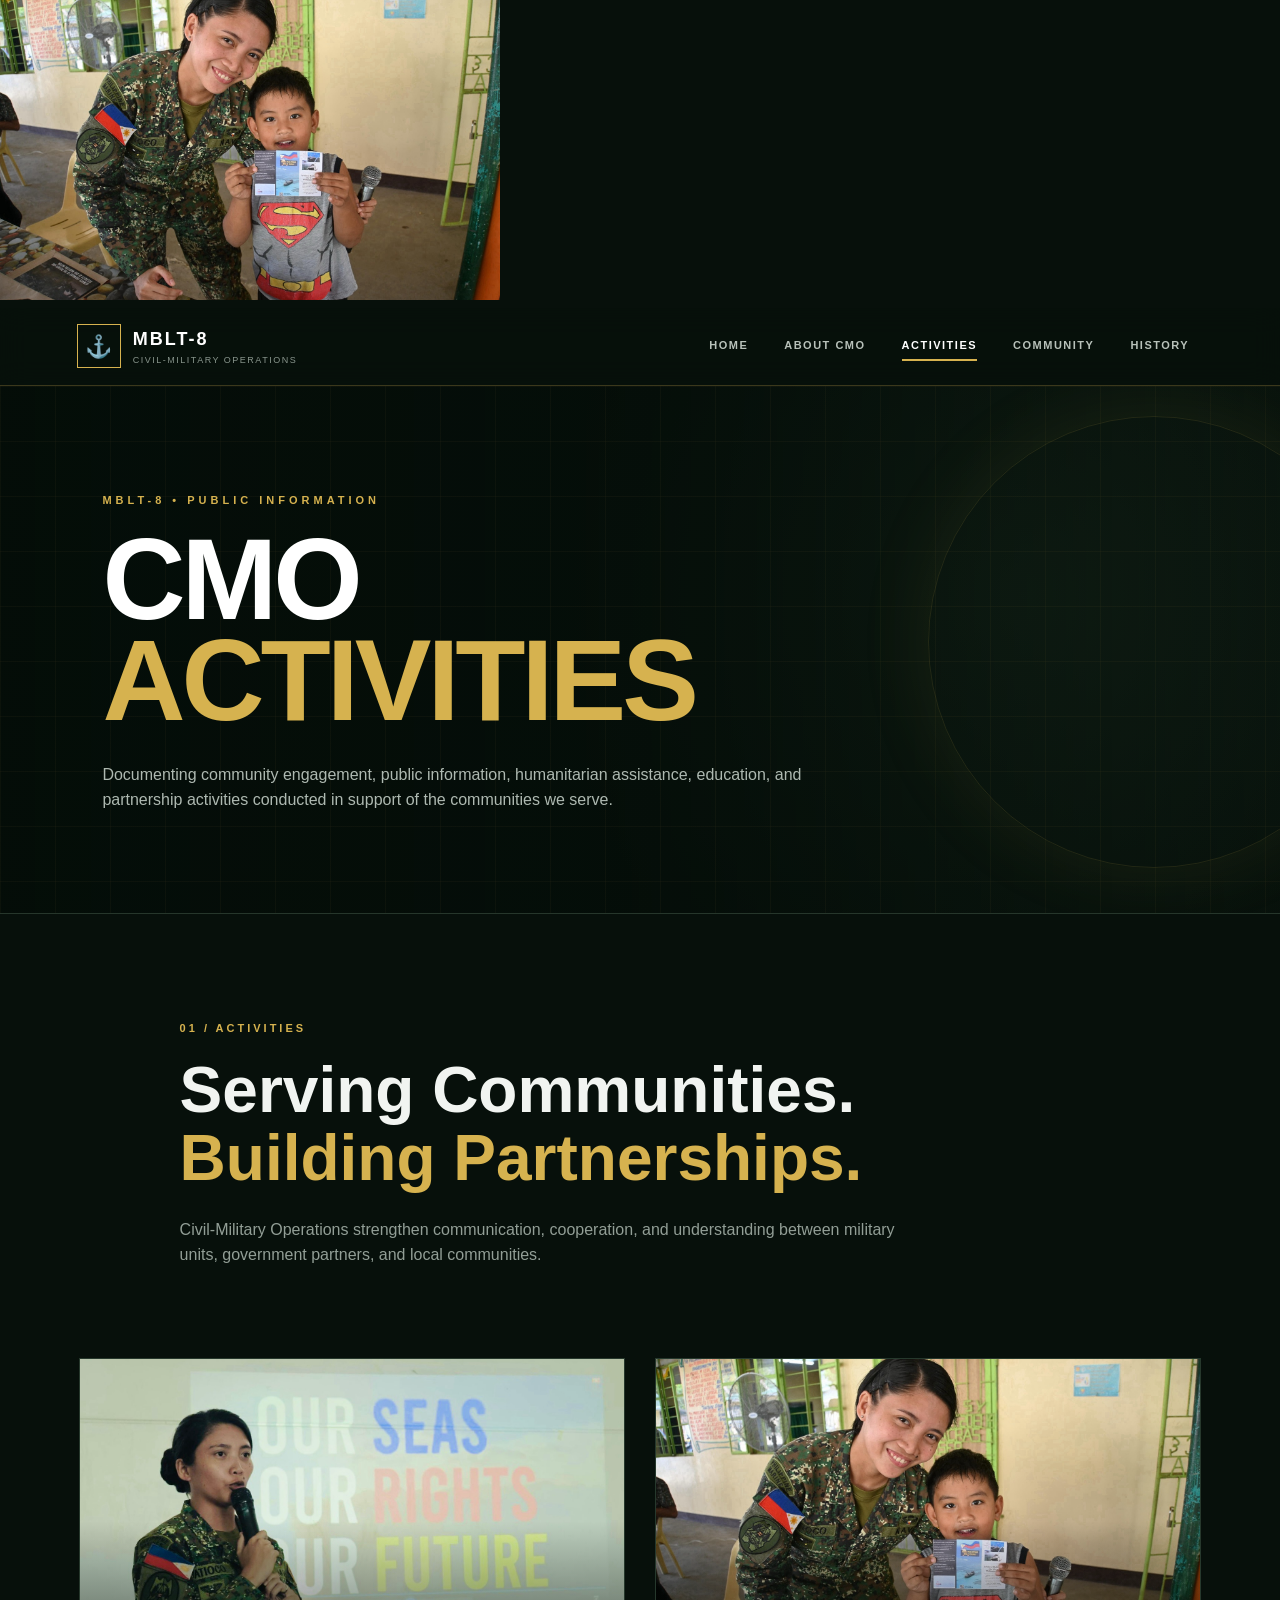
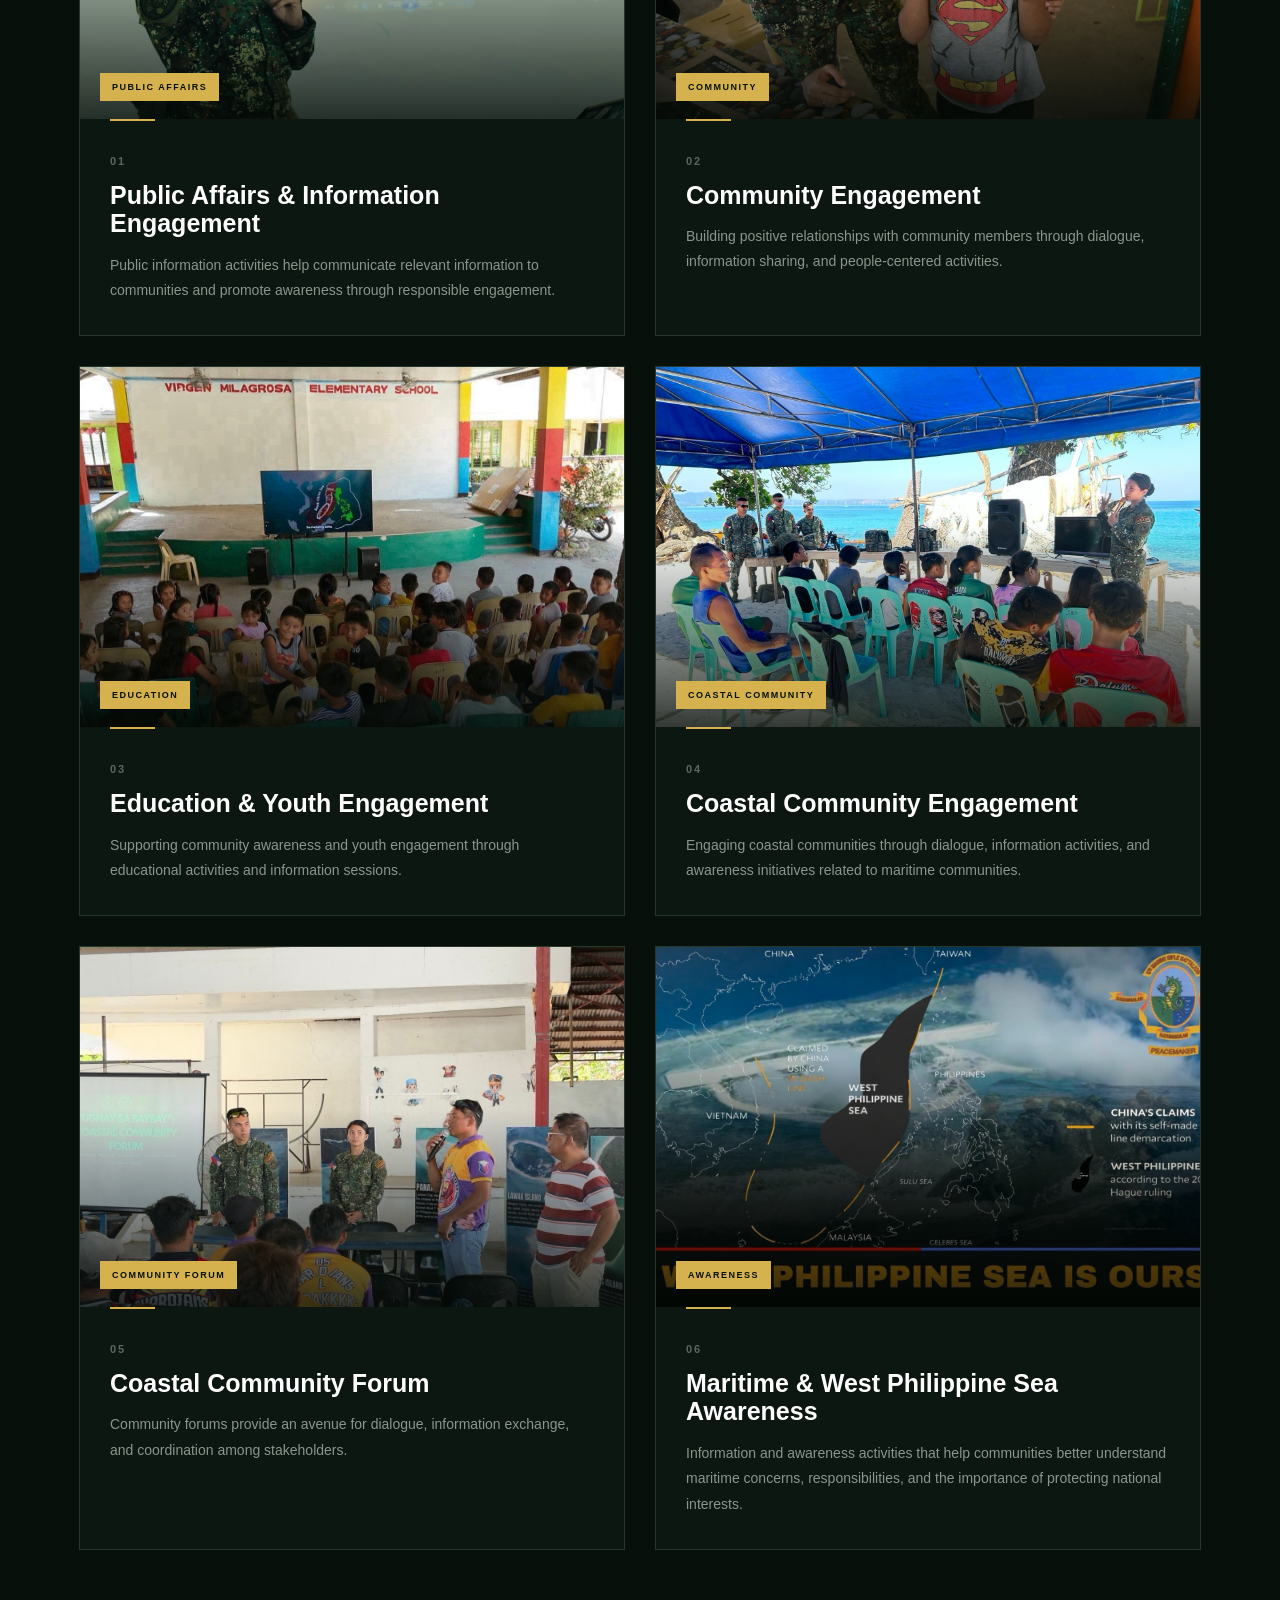
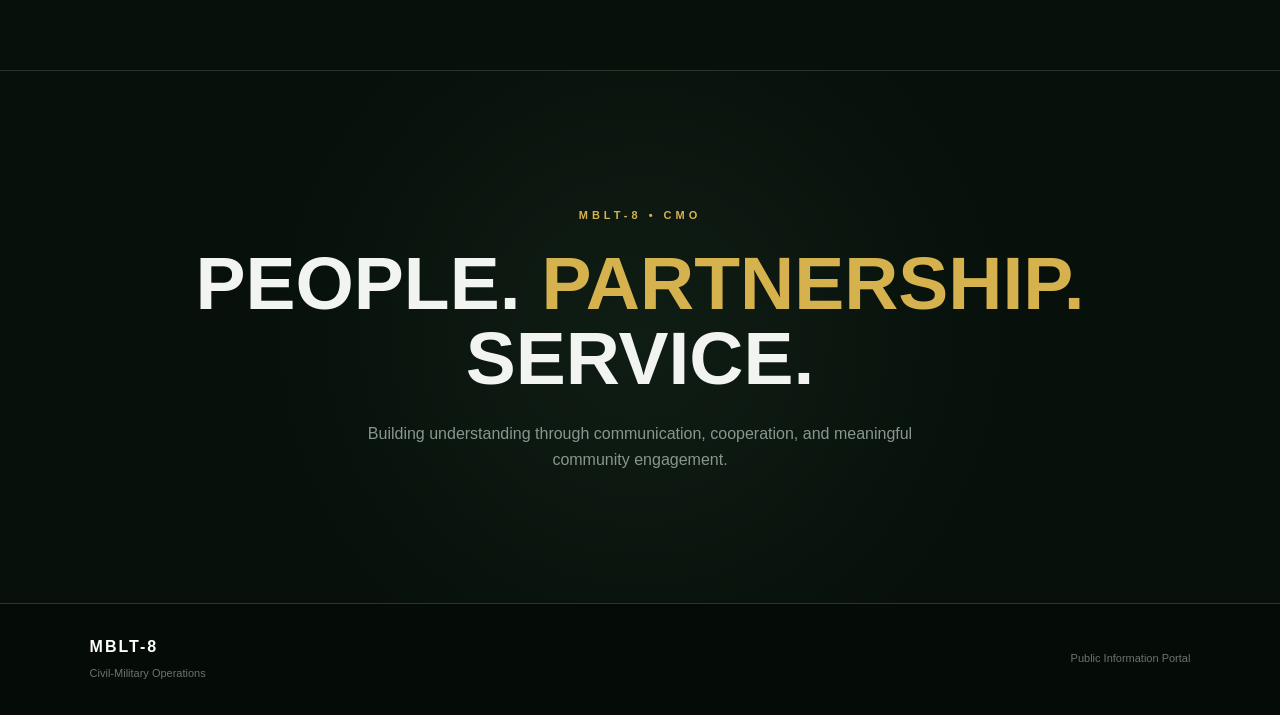
==== activities.html @ bbbc6cba "commit 2" ====
<!DOCTYPE html>
<html lang="en">

<head>
    <meta charset="UTF-8">
    <meta name="viewport" content="width=device-width, initial-scale=1.0">

    <title>MBLT-8 | CMO Activities</title>

    <link rel="stylesheet" href="css/style.css">
</head>

<body>

    <img src="image/community-01.jpg" 
    alt="TEST IMAGE"
    style="width:500px; height:300px; object-fit:cover;">

    <!-- NAVIGATION -->
    <header class="navbar">

        <div class="brand">
            <div class="brand-logo">⚓</div>

            <div>
                <h2>MBLT-8</h2>
                <span>CIVIL-MILITARY OPERATIONS</span>
            </div>
        </div>

        <nav>
            <a href="index.html">HOME</a>
            <a href="index.html#about">ABOUT CMO</a>
            <a href="activities.html" class="active">ACTIVITIES</a>
            <a href="index.html#community">COMMUNITY</a>
            <a href="index.html#history">HISTORY</a>
        </nav>

    </header>


    <!-- HERO -->
    <section class="activities-hero">

        <div class="hero-content">

            <span class="eyebrow">MBLT-8 • PUBLIC INFORMATION</span>

            <h1>
                CMO
                <strong>ACTIVITIES</strong>
            </h1>

            <p>
                Documenting community engagement, public information,
                humanitarian assistance, education, and partnership
                activities conducted in support of the communities we serve.
            </p>

        </div>

    </section>


    <!-- INTRODUCTION -->
    <section class="activities-intro">

        <span class="section-number">01 / ACTIVITIES</span>

        <h2>
            Serving Communities.
            <span>Building Partnerships.</span>
        </h2>

        <p>
            Civil-Military Operations strengthen communication,
            cooperation, and understanding between military units,
            government partners, and local communities.
        </p>

    </section>


    <!-- ACTIVITIES -->
    <main class="activities-container">


        <!-- PUBLIC AFFAIRS -->
        <article class="activity-card">

            <div class="activity-image">

                <img
                    src="image/public-affairs-01.jpg"
                    alt="Public Affairs Activity">

                <span class="activity-tag">
                    PUBLIC AFFAIRS
                </span>

            </div>

            <div class="activity-content">

                <span class="activity-number">01</span>

                <h3>Public Affairs & Information Engagement</h3>

                <p>
                    Public information activities help communicate
                    relevant information to communities and promote
                    awareness through responsible engagement.
                </p>

            </div>

        </article>


        <!-- COMMUNITY ENGAGEMENT -->
        <article class="activity-card">

            <div class="activity-image">

                <img
                    src="image/community-01.jpg"
                    alt="Community Engagement">

                <span class="activity-tag">
                    COMMUNITY
                </span>

            </div>

            <div class="activity-content">

                <span class="activity-number">02</span>

                <h3>Community Engagement</h3>

                <p>
                    Building positive relationships with community
                    members through dialogue, information sharing,
                    and people-centered activities.
                </p>

            </div>

        </article>


        <!-- EDUCATION -->
        <article class="activity-card">

            <div class="activity-image">

                <img
                    src="image/education-01.jpg"
                    alt="Education and Community Activity">

                <span class="activity-tag">
                    EDUCATION
                </span>

            </div>

            <div class="activity-content">

                <span class="activity-number">03</span>

                <h3>Education & Youth Engagement</h3>

                <p>
                    Supporting community awareness and youth engagement
                    through educational activities and information
                    sessions.
                </p>

            </div>

        </article>


        <!-- COASTAL COMMUNITY -->
        <article class="activity-card">

            <div class="activity-image">

                <img
                    src="image/coastal-engagement.jpg"
                    alt="Coastal Community Engagement">

                <span class="activity-tag">
                    COASTAL COMMUNITY
                </span>

            </div>

            <div class="activity-content">

                <span class="activity-number">04</span>

                <h3>Coastal Community Engagement</h3>

                <p>
                    Engaging coastal communities through dialogue,
                    information activities, and awareness initiatives
                    related to maritime communities.
                </p>

            </div>

        </article>


        <!-- COASTAL FORUM -->
        <article class="activity-card">

            <div class="activity-image">

                <img
                    src="image/coastal-forum-01.jpg"
                    alt="Coastal Community Forum">

                <span class="activity-tag">
                    COMMUNITY FORUM
                </span>

            </div>

            <div class="activity-content">

                <span class="activity-number">05</span>

                <h3>Coastal Community Forum</h3>

                <p>
                    Community forums provide an avenue for dialogue,
                    information exchange, and coordination among
                    stakeholders.
                </p>

            </div>

        </article>


        <!-- WPS AWARENESS -->
        <article class="activity-card">

            <div class="activity-image">

                <img
                    src="image/wps-awareness.jpg"
                    alt="West Philippine Sea Awareness">

                <span class="activity-tag">
                    AWARENESS
                </span>

            </div>

            <div class="activity-content">

                <span class="activity-number">06</span>

                <h3>Maritime & West Philippine Sea Awareness</h3>

                <p>
                    Information and awareness activities that help
                    communities better understand maritime concerns,
                    responsibilities, and the importance of protecting
                    national interests.
                </p>

            </div>

        </article>


    </main>


    <!-- CLOSING -->
    <section class="activities-footer">

        <span>MBLT-8 • CMO</span>

        <h2>
            PEOPLE.
            <span>PARTNERSHIP.</span>
            SERVICE.
        </h2>

        <p>
            Building understanding through communication,
            cooperation, and meaningful community engagement.
        </p>

    </section>


    <!-- FOOTER -->
    <footer>

        <div>
            <strong>MBLT-8</strong>
            <span>Civil-Military Operations</span>
        </div>

        <p>
            Public Information Portal
        </p>

    </footer>


</body>
</html>
---- css/style.css ----
/* =========================================
   MBLT-8 CMO DIGITAL PORTAL
   ACTIVITIES PAGE
   ========================================= */

* {
    margin: 0;
    padding: 0;
    box-sizing: border-box;
}

html {
    scroll-behavior: smooth;
}

body {
    font-family: Arial, Helvetica, sans-serif;
    background: #07100b;
    color: #f1f4f1;
    line-height: 1.6;
}


/* =========================================
   NAVIGATION
   ========================================= */

.navbar {
    position: sticky;
    top: 0;
    z-index: 1000;

    min-height: 78px;
    padding: 14px 6%;

    display: flex;
    align-items: center;
    justify-content: space-between;
    gap: 30px;

    background: rgba(7, 16, 11, 0.94);
    border-bottom: 1px solid rgba(214, 178, 79, 0.25);

    backdrop-filter: blur(14px);
}

.brand {
    display: flex;
    align-items: center;
    gap: 12px;
}

.brand-logo {
    width: 44px;
    height: 44px;

    display: flex;
    align-items: center;
    justify-content: center;

    border: 1px solid #d6b24f;
    color: #d6b24f;

    font-size: 22px;
}

.brand h2 {
    color: #ffffff;
    font-size: 18px;
    letter-spacing: 2px;
}

.brand span {
    display: block;
    color: #89968d;
    font-size: 9px;
    letter-spacing: 1.5px;
}

.navbar nav {
    display: flex;
    align-items: center;
    gap: 8px;
}

.navbar nav a {
    position: relative;

    padding: 10px 14px;

    color: #b8c2ba;
    text-decoration: none;

    font-size: 11px;
    font-weight: bold;
    letter-spacing: 1.5px;

    transition: 0.3s ease;
}

.navbar nav a::after {
    content: "";

    position: absolute;
    left: 14px;
    right: 14px;
    bottom: 4px;

    height: 2px;

    background: #d6b24f;

    transform: scaleX(0);
    transform-origin: center;

    transition: 0.3s ease;
}

.navbar nav a:hover,
.navbar nav a.active {
    color: #ffffff;
}

.navbar nav a:hover::after,
.navbar nav a.active::after {
    transform: scaleX(1);
}


/* =========================================
   HERO
   ========================================= */

.activities-hero {
    position: relative;

    min-height: 520px;

    display: flex;
    align-items: center;

    padding: 100px 8%;

    overflow: hidden;

    background:
        linear-gradient(
            90deg,
            rgba(4, 13, 8, 0.98) 0%,
            rgba(4, 13, 8, 0.82) 45%,
            rgba(4, 13, 8, 0.40) 100%
        ),
        radial-gradient(
            circle at 80% 40%,
            rgba(64, 100, 70, 0.28),
            transparent 45%
        );

    border-bottom: 1px solid #26362b;
}


/* grid effect */

.activities-hero::before {
    content: "";

    position: absolute;
    inset: 0;

    background-image:
        linear-gradient(
            rgba(214, 178, 79, 0.04) 1px,
            transparent 1px
        ),
        linear-gradient(
            90deg,
            rgba(214, 178, 79, 0.04) 1px,
            transparent 1px
        );

    background-size: 55px 55px;

    pointer-events: none;
}


/* glowing circle */

.activities-hero::after {
    content: "";

    position: absolute;

    width: 450px;
    height: 450px;

    right: -100px;
    top: 30px;

    border: 1px solid rgba(214, 178, 79, 0.12);
    border-radius: 50%;

    box-shadow:
        0 0 80px rgba(214, 178, 79, 0.08);

    pointer-events: none;
}

.hero-content {
    position: relative;
    z-index: 2;

    max-width: 850px;
}

.eyebrow {
    display: inline-block;

    margin-bottom: 20px;

    color: #d6b24f;

    font-size: 11px;
    font-weight: bold;

    letter-spacing: 4px;
}

.hero-content h1 {
    font-size: clamp(55px, 9vw, 115px);

    line-height: 0.88;

    letter-spacing: -4px;

    color: #ffffff;
}

.hero-content h1 strong {
    display: block;

    color: #d6b24f;

    font-weight: 800;
}

.hero-content p {
    max-width: 700px;

    margin-top: 30px;

    color: #aeb9b1;

    font-size: 16px;
}


/* =========================================
   INTRODUCTION
   ========================================= */

.activities-intro {
    max-width: 1100px;

    margin: auto;

    padding: 100px 7% 70px;
}

.section-number {
    color: #d6b24f;

    font-size: 11px;
    font-weight: bold;

    letter-spacing: 3px;
}

.activities-intro h2 {
    max-width: 850px;

    margin-top: 18px;

    font-size: clamp(35px, 5vw, 65px);

    line-height: 1.05;
}

.activities-intro h2 span {
    color: #d6b24f;
}

.activities-intro p {
    max-width: 750px;

    margin-top: 25px;

    color: #929e96;

    font-size: 16px;
}


/* =========================================
   ACTIVITY GRID
   ========================================= */

.activities-container {
    max-width: 1250px;

    margin: auto;

    padding: 20px 5% 120px;

    display: grid;

    grid-template-columns: repeat(2, 1fr);

    gap: 30px;
}


/* =========================================
   ACTIVITY CARD
   ========================================= */

.activity-card {
    position: relative;

    overflow: hidden;

    background: #0d1711;

    border: 1px solid #26382c;

    transition:
        transform 0.4s ease,
        border-color 0.4s ease,
        box-shadow 0.4s ease;
}

.activity-card:hover {
    transform: translateY(-8px);

    border-color: rgba(214, 178, 79, 0.65);

    box-shadow:
        0 25px 70px rgba(0, 0, 0, 0.45);
}


/* =========================================
   IMAGE
   ========================================= */

.activity-image {
    position: relative;

    height: 360px;

    overflow: hidden;

    background: #101a13;
}

.activity-image::after {
    content: "";

    position: absolute;
    inset: 0;

    background:
        linear-gradient(
            to top,
            rgba(3, 9, 5, 0.8),
            transparent 55%
        );

    pointer-events: none;
}

.activity-image img {
    width: 100%;
    height: 100%;

    display: block;

    object-fit: cover;

    transition:
        transform 0.7s ease,
        filter 0.7s ease;
}

.activity-card:hover .activity-image img {
    transform: scale(1.07);

    filter: brightness(1.08);
}


/* =========================================
   CATEGORY TAG
   ========================================= */

.activity-tag {
    position: absolute;

    left: 20px;
    bottom: 18px;

    z-index: 3;

    padding: 7px 12px;

    color: #07100b;
    background: #d6b24f;

    font-size: 9px;
    font-weight: bold;

    letter-spacing: 1.5px;
}


/* =========================================
   CARD CONTENT
   ========================================= */

.activity-content {
    position: relative;

    padding: 28px 30px 32px;
}

.activity-number {
    color: #59675e;

    font-size: 11px;
    font-weight: bold;

    letter-spacing: 2px;
}

.activity-content h3 {
    margin-top: 8px;

    color: #ffffff;

    font-size: 25px;

    line-height: 1.15;
}

.activity-content p {
    margin-top: 15px;

    color: #89968d;

    font-size: 14px;

    line-height: 1.8;
}


/* =========================================
   GOLD LINE
   ========================================= */

.activity-content::before {
    content: "";

    position: absolute;

    top: 0;
    left: 30px;

    width: 45px;
    height: 2px;

    background: #d6b24f;
}


/* =========================================
   CLOSING SECTION
   ========================================= */

.activities-footer {
    text-align: center;

    padding: 130px 7%;

    border-top: 1px solid #26362b;

    background:
        radial-gradient(
            circle at center,
            rgba(45, 75, 51, 0.22),
            transparent 55%
        );
}

.activities-footer > span {
    color: #d6b24f;

    font-size: 11px;
    font-weight: bold;

    letter-spacing: 4px;
}

.activities-footer h2 {
    margin-top: 20px;

    font-size: clamp(35px, 6vw, 75px);

    line-height: 1;
}

.activities-footer h2 span {
    color: #d6b24f;
}

.activities-footer p {
    max-width: 600px;

    margin: 25px auto 0;

    color: #89968d;
}


/* =========================================
   FOOTER
   ========================================= */

footer {
    padding: 30px 7%;

    display: flex;
    justify-content: space-between;
    align-items: center;

    border-top: 1px solid #26362b;

    background: #050b07;
}

footer strong {
    display: block;

    color: #ffffff;

    letter-spacing: 2px;
}

footer span,
footer p {
    color: #69756d;

    font-size: 11px;
}

footer p {
    margin: 0;
}


/* =========================================
   RESPONSIVE
   ========================================= */

@media (max-width: 900px) {

    .navbar {
        flex-direction: column;

        align-items: flex-start;
    }

    .navbar nav {
        width: 100%;

        overflow-x: auto;
    }

    .activities-container {
        grid-template-columns: 1fr;
    }

}


@media (max-width: 600px) {

    .navbar {
        padding: 15px 5%;
    }

    .navbar nav a {
        padding: 8px 10px;

        font-size: 9px;
    }

    .activities-hero {
        min-height: 480px;

        padding: 80px 7%;
    }

    .hero-content h1 {
        letter-spacing: -2px;
    }

    .activities-intro {
        padding: 75px 7% 50px;
    }

    .activities-container {
        padding: 20px 5% 80px;

        gap: 20px;
    }

    .activity-image {
        height: 280px;
    }

    .activity-content {
        padding: 25px 22px 28px;
    }

    .activity-content h3 {
        font-size: 21px;
    }

    footer {
        flex-direction: column;

        align-items: flex-start;

        gap: 10px;
    }

}
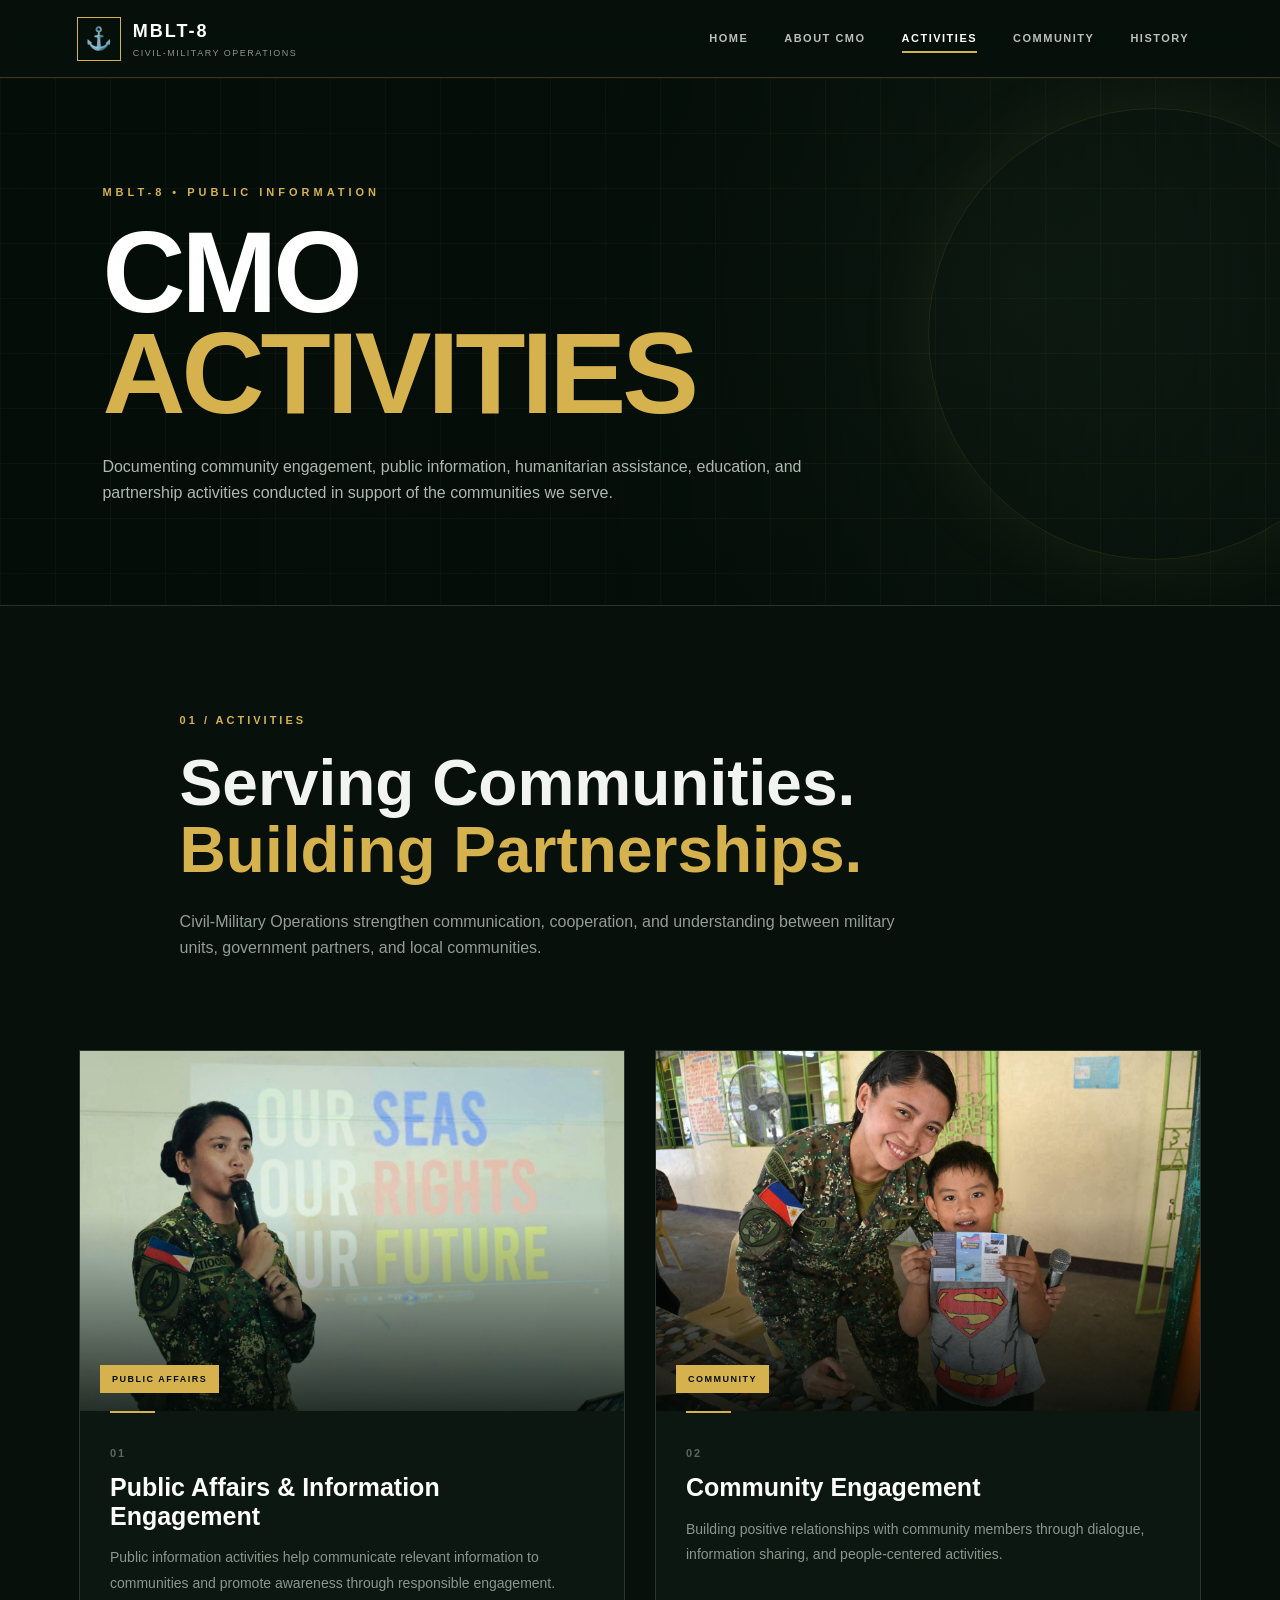
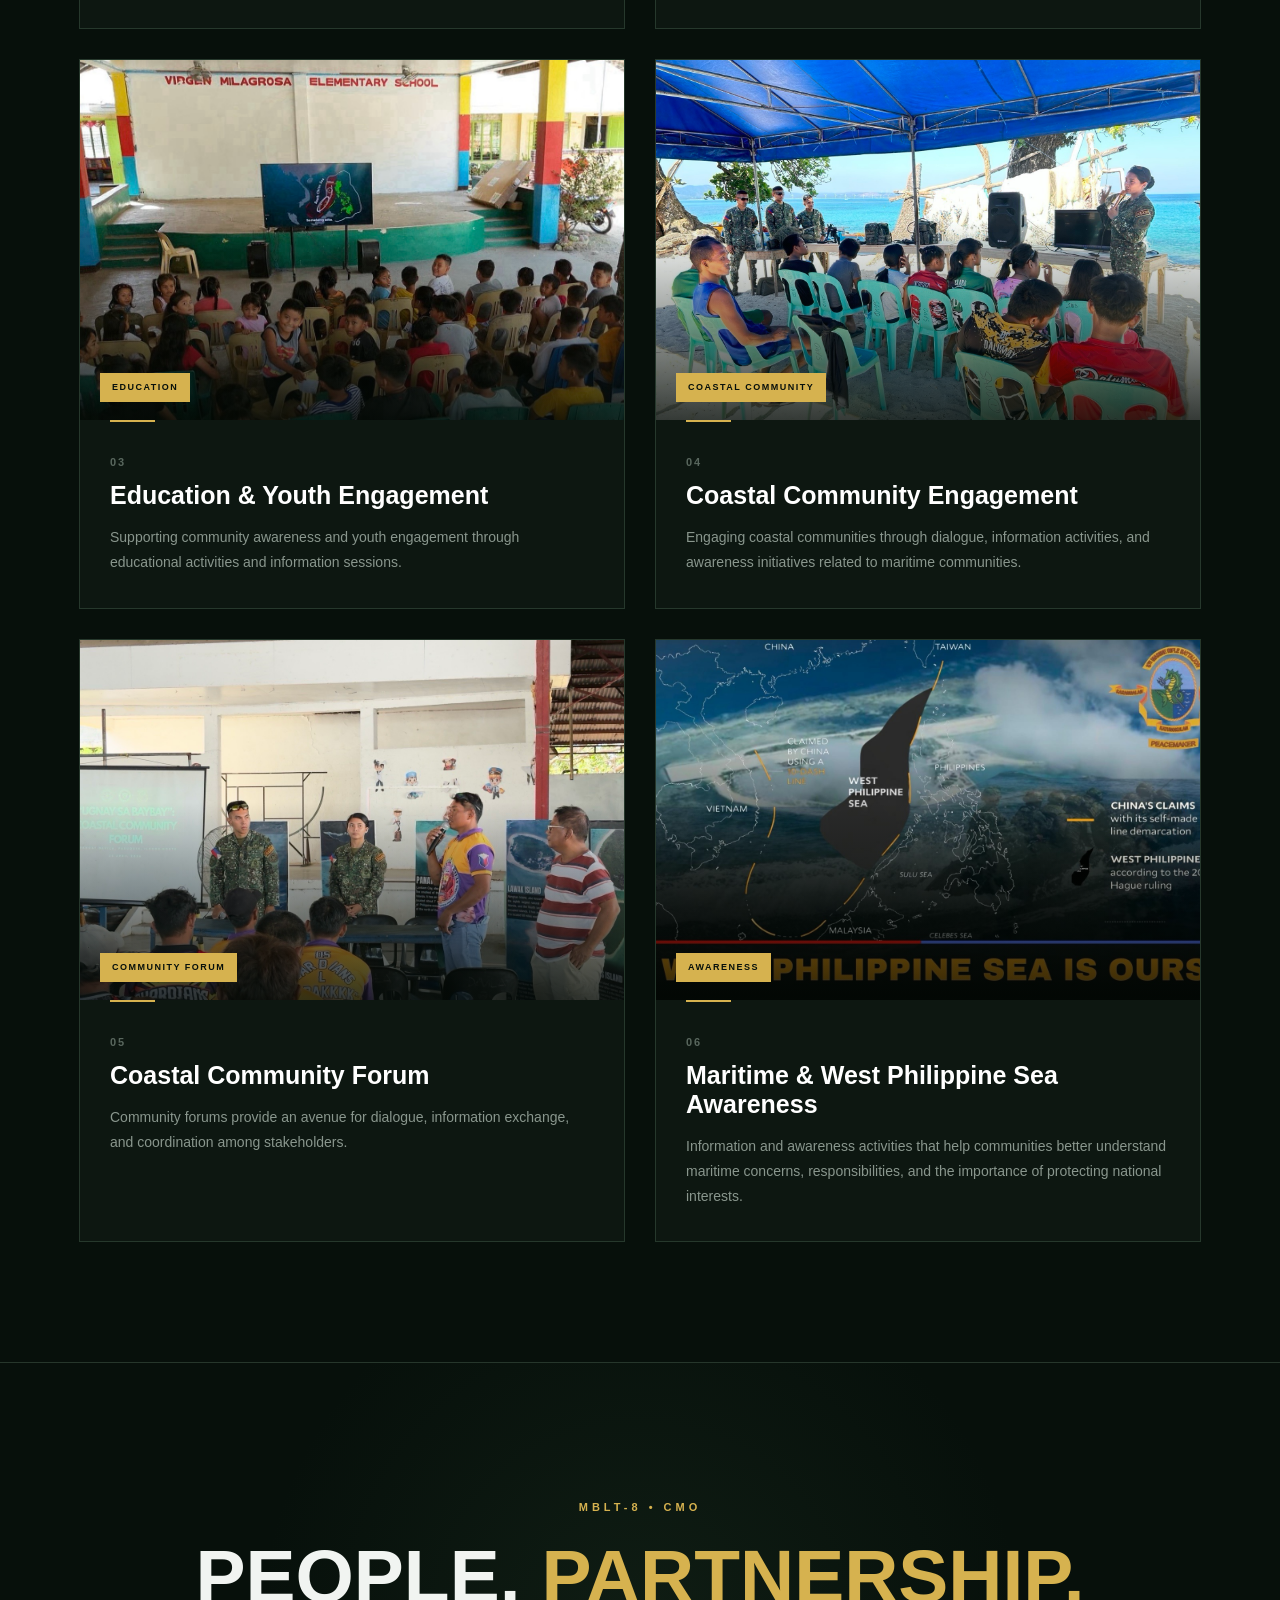
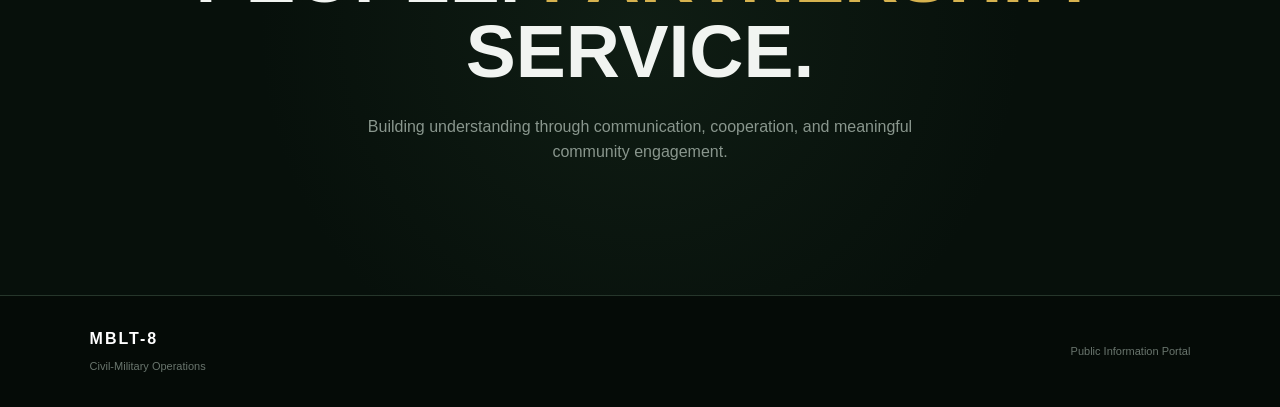
==== commit 7a50938c: "COMMIT 2" ====
--- a/activities.html
+++ b/activities.html
@@ -11,10 +11,6 @@
 </head>
 
 <body>
-
-    <img src="image/community-01.jpg" 
-    alt="TEST IMAGE"
-    style="width:500px; height:300px; object-fit:cover;">
 
     <!-- NAVIGATION -->
     <header class="navbar">
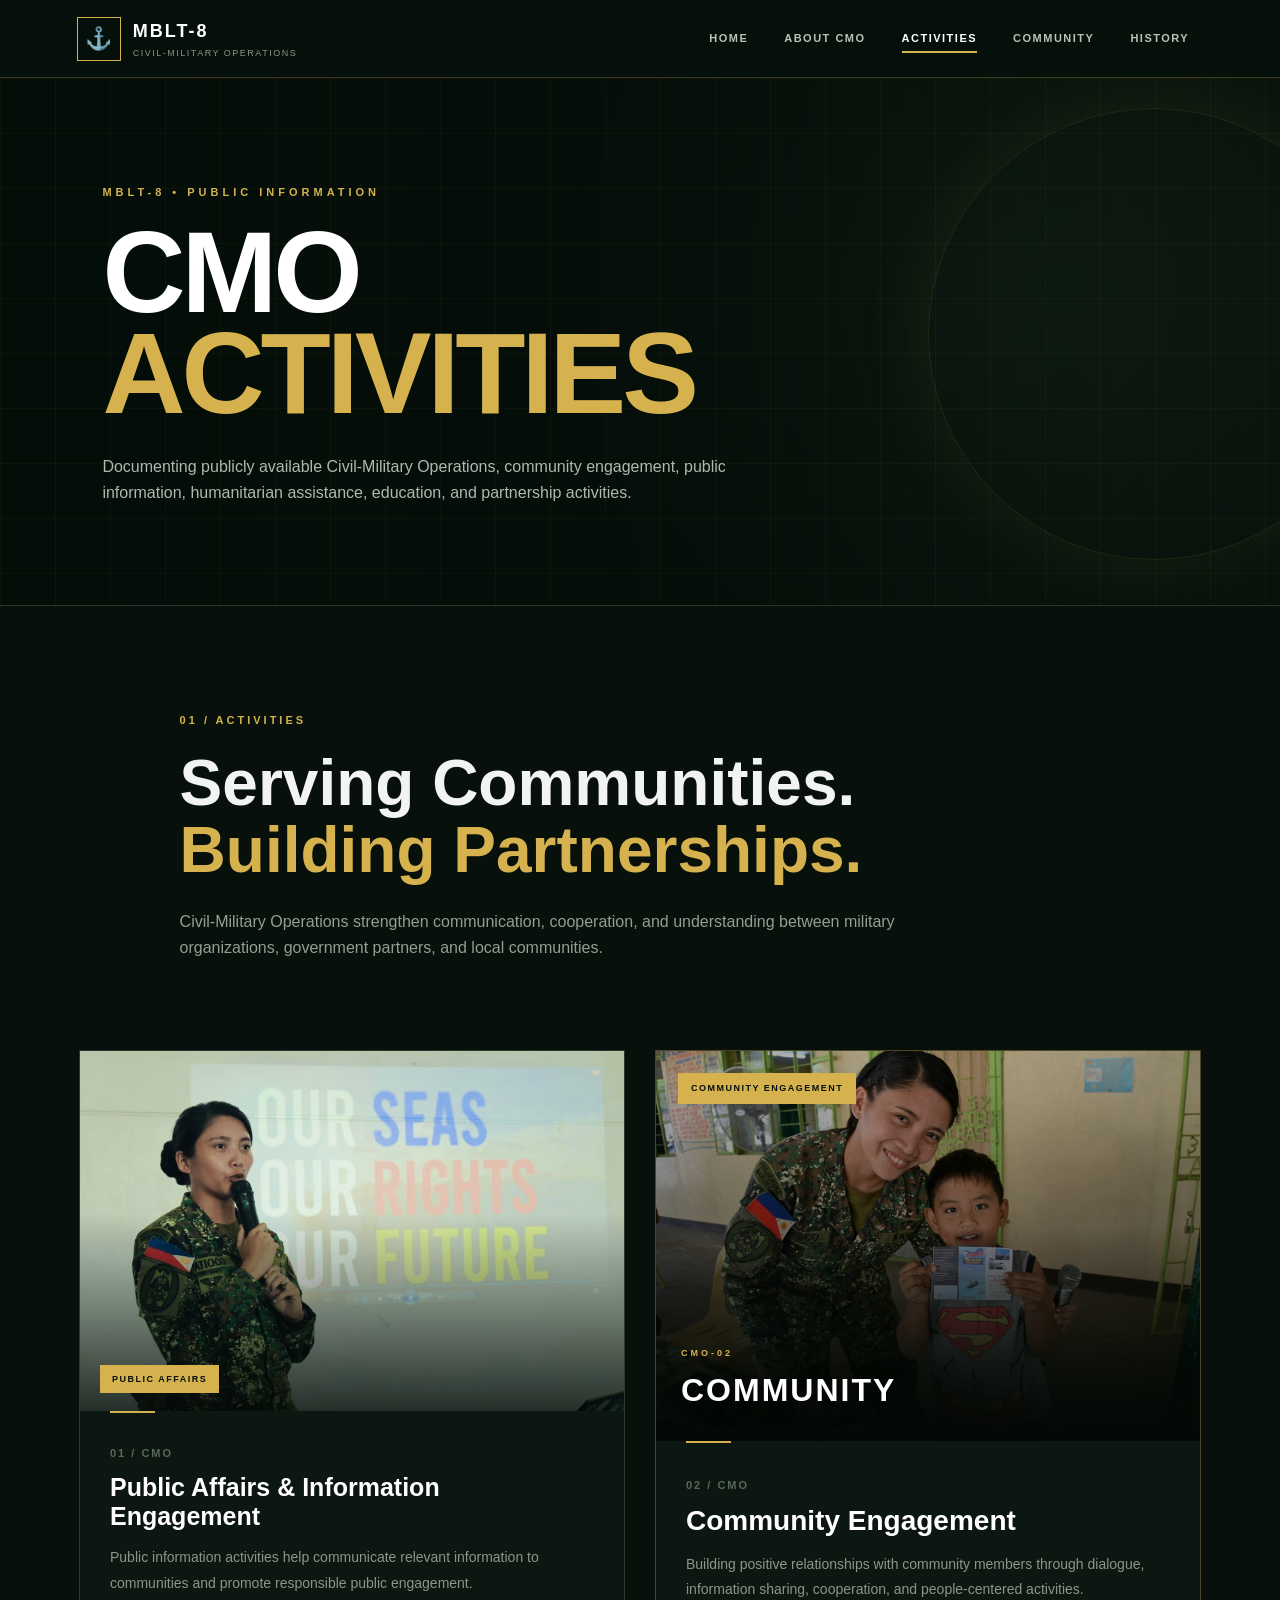
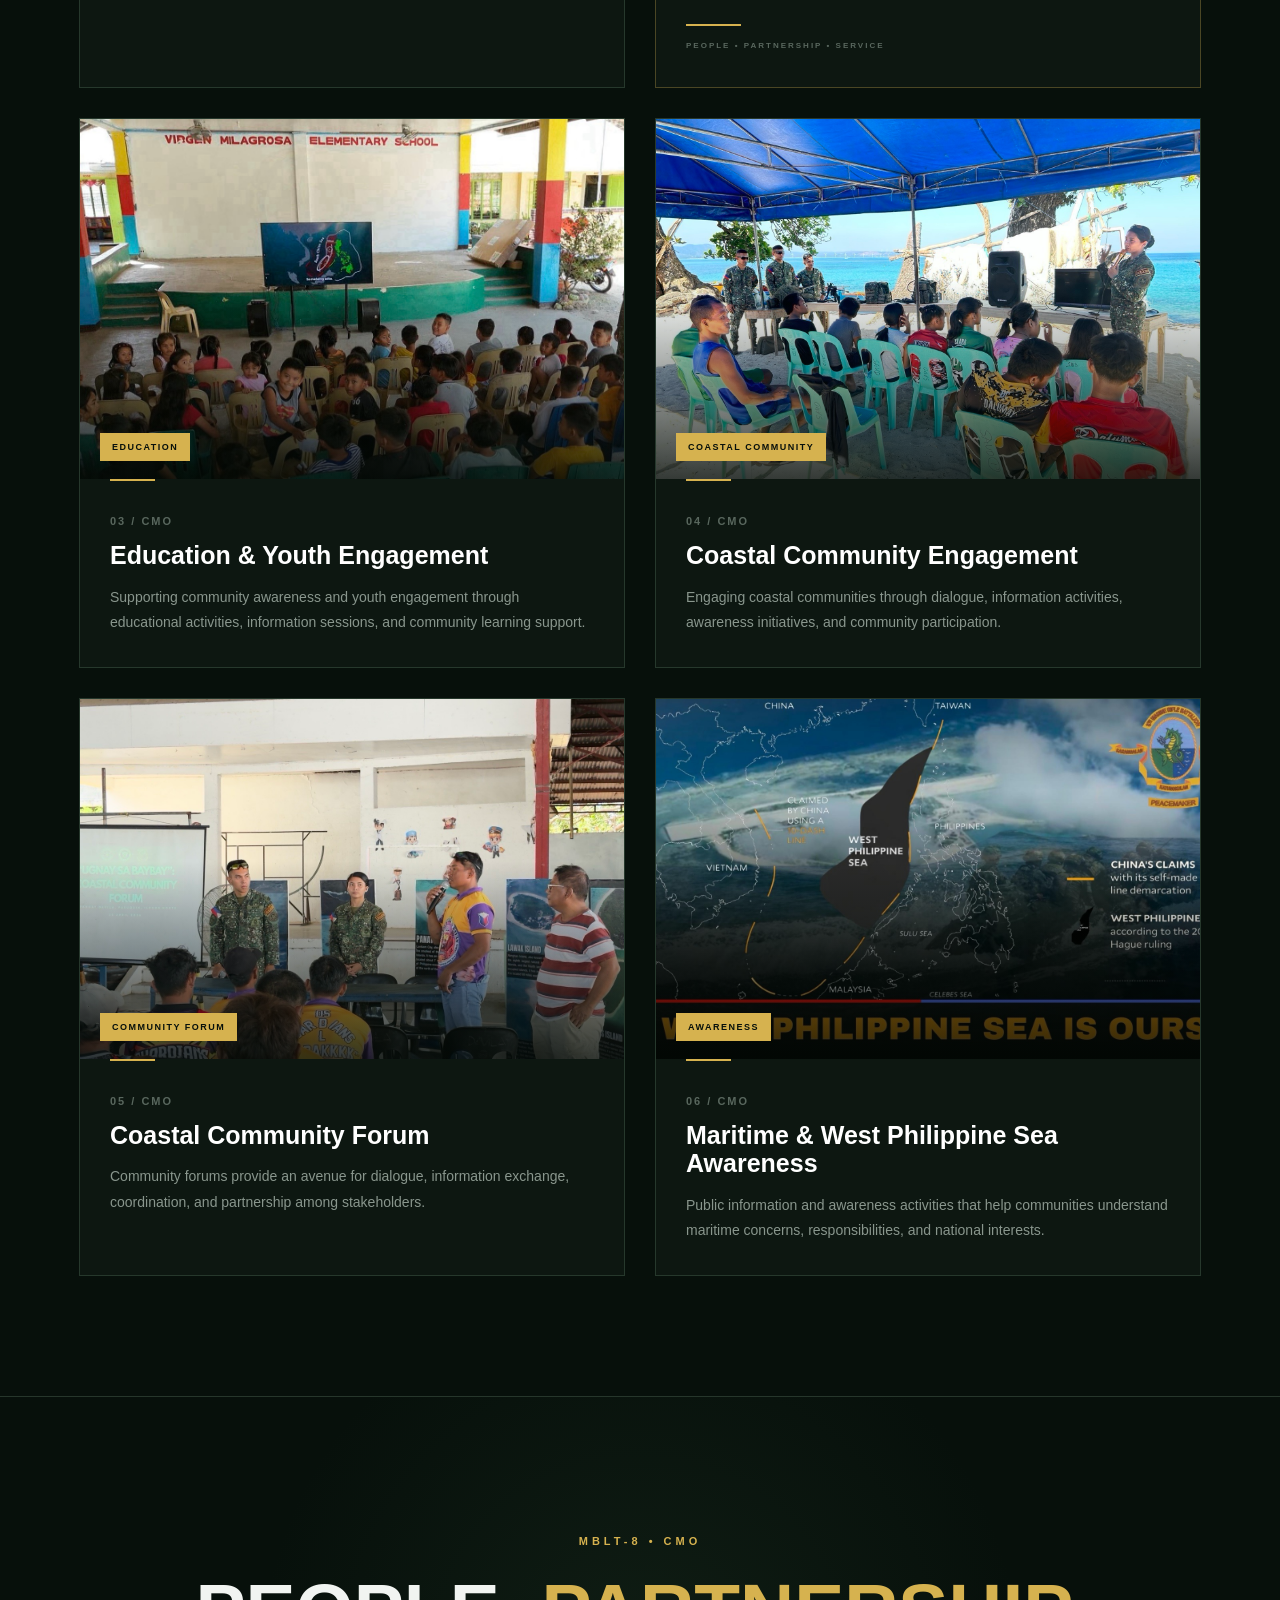
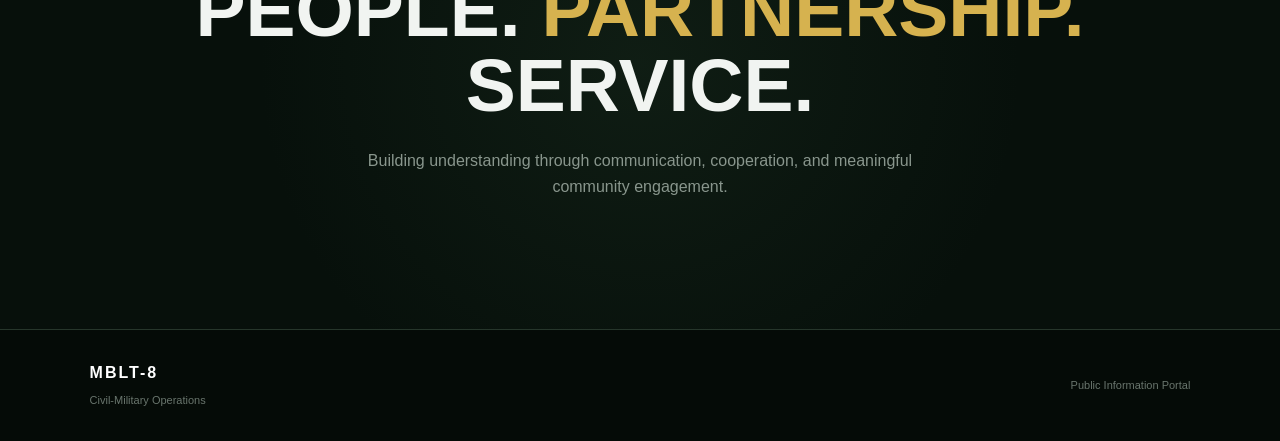
==== commit fca1e7fb: "commit 1" ====
--- a/activities.html
+++ b/activities.html
@@ -2,314 +2,560 @@
 <html lang="en">
 
 <head>
+
     <meta charset="UTF-8">
-    <meta name="viewport" content="width=device-width, initial-scale=1.0">
-
-    <title>MBLT-8 | CMO Activities</title>
-
-    <link rel="stylesheet" href="css/style.css">
+
+    <meta name="viewport"
+          content="width=device-width, initial-scale=1.0">
+
+    <title>
+        MBLT-8 | CMO Activities
+    </title>
+
+    <!-- ACTIVITIES CSS -->
+    <link rel="stylesheet" href="css/activities.css">
+
 </head>
 
+
 <body>
 
-    <!-- NAVIGATION -->
-    <header class="navbar">
-
-        <div class="brand">
-            <div class="brand-logo">⚓</div>
-
-            <div>
-                <h2>MBLT-8</h2>
-                <span>CIVIL-MILITARY OPERATIONS</span>
+
+<!-- ==================================================
+     NAVIGATION
+================================================== -->
+
+<header class="navbar">
+
+    <div class="brand">
+
+        <div class="brand-logo">
+            ⚓
+        </div>
+
+        <div>
+
+            <h2>
+                MBLT-8
+            </h2>
+
+            <span>
+                CIVIL-MILITARY OPERATIONS
+            </span>
+
+        </div>
+
+    </div>
+
+
+    <nav>
+
+        <a href="index.html">
+            HOME
+        </a>
+
+        <a href="index.html#about">
+            ABOUT CMO
+        </a>
+
+        <a href="activities.html"
+           class="active">
+            ACTIVITIES
+        </a>
+
+        <a href="index.html#impact">
+            COMMUNITY
+        </a>
+
+        <a href="index.html#history">
+            HISTORY
+        </a>
+
+    </nav>
+
+</header>
+
+
+
+<!-- ==================================================
+     HERO
+================================================== -->
+
+<section class="activities-hero">
+
+    <div class="hero-content">
+
+        <span class="eyebrow">
+            MBLT-8 • PUBLIC INFORMATION
+        </span>
+
+
+        <h1>
+
+            CMO
+
+            <strong>
+                ACTIVITIES
+            </strong>
+
+        </h1>
+
+
+        <p>
+
+            Documenting publicly available Civil-Military
+            Operations, community engagement, public
+            information, humanitarian assistance,
+            education, and partnership activities.
+
+        </p>
+
+    </div>
+
+</section>
+
+
+
+<!-- ==================================================
+     INTRODUCTION
+================================================== -->
+
+<section class="activities-intro">
+
+    <span class="section-number">
+        01 / ACTIVITIES
+    </span>
+
+
+    <h2>
+
+        Serving Communities.
+
+        <span>
+            Building Partnerships.
+        </span>
+
+    </h2>
+
+
+    <p>
+
+        Civil-Military Operations strengthen communication,
+        cooperation, and understanding between military
+        organizations, government partners, and local
+        communities.
+
+    </p>
+
+</section>
+
+
+
+<!-- ==================================================
+     ACTIVITIES GRID
+================================================== -->
+
+<main class="activities-container">
+
+
+
+    <!-- ==================================================
+         01 PUBLIC AFFAIRS
+    ================================================== -->
+
+    <article class="activity-card">
+
+        <div class="activity-image">
+
+            <img
+                src="image/public-affairs-01.jpg"
+                alt="Public Affairs Activity">
+
+            <span class="activity-tag">
+                PUBLIC AFFAIRS
+            </span>
+
+        </div>
+
+
+        <div class="activity-content">
+
+            <span class="activity-number">
+                01 / CMO
+            </span>
+
+
+            <h3>
+                Public Affairs &
+                Information Engagement
+            </h3>
+
+
+            <p>
+
+                Public information activities help
+                communicate relevant information to
+                communities and promote responsible
+                public engagement.
+
+            </p>
+
+        </div>
+
+    </article>
+
+
+
+    <!-- ==================================================
+         02 COMMUNITY ENGAGEMENT
+         PREMIUM DESIGN
+    ================================================== -->
+
+    <article class="activity-card featured-activity">
+
+
+        <!-- IMAGE -->
+
+        <div class="activity-image">
+
+            <img
+                src="image/community-01.jpg"
+                alt="MBLT-8 Community Engagement Activity">
+
+
+            <!-- DARK IMAGE OVERLAY -->
+
+            <div class="image-overlay"></div>
+
+
+            <!-- CATEGORY -->
+
+            <span class="activity-tag">
+                COMMUNITY ENGAGEMENT
+            </span>
+
+
+            <!-- IMAGE TITLE -->
+
+            <div class="image-label">
+
+                <span>
+                    CMO-02
+                </span>
+
+                <strong>
+                    COMMUNITY
+                </strong>
+
             </div>
-        </div>
-
-        <nav>
-            <a href="index.html">HOME</a>
-            <a href="index.html#about">ABOUT CMO</a>
-            <a href="activities.html" class="active">ACTIVITIES</a>
-            <a href="index.html#community">COMMUNITY</a>
-            <a href="index.html#history">HISTORY</a>
-        </nav>
-
-    </header>
-
-
-    <!-- HERO -->
-    <section class="activities-hero">
-
-        <div class="hero-content">
-
-            <span class="eyebrow">MBLT-8 • PUBLIC INFORMATION</span>
-
-            <h1>
-                CMO
-                <strong>ACTIVITIES</strong>
-            </h1>
+
+        </div>
+
+
+
+        <!-- CONTENT -->
+
+        <div class="activity-content">
+
+            <span class="activity-number">
+                02 / CMO
+            </span>
+
+
+            <h3>
+                Community Engagement
+            </h3>
+
 
             <p>
-                Documenting community engagement, public information,
-                humanitarian assistance, education, and partnership
-                activities conducted in support of the communities we serve.
+
+                Building positive relationships with
+                community members through dialogue,
+                information sharing, cooperation,
+                and people-centered activities.
+
             </p>
 
-        </div>
-
-    </section>
-
-
-    <!-- INTRODUCTION -->
-    <section class="activities-intro">
-
-        <span class="section-number">01 / ACTIVITIES</span>
-
-        <h2>
-            Serving Communities.
-            <span>Building Partnerships.</span>
-        </h2>
-
-        <p>
-            Civil-Military Operations strengthen communication,
-            cooperation, and understanding between military units,
-            government partners, and local communities.
-        </p>
-
-    </section>
-
-
-    <!-- ACTIVITIES -->
-    <main class="activities-container">
-
-
-        <!-- PUBLIC AFFAIRS -->
-        <article class="activity-card">
-
-            <div class="activity-image">
-
-                <img
-                    src="image/public-affairs-01.jpg"
-                    alt="Public Affairs Activity">
-
-                <span class="activity-tag">
-                    PUBLIC AFFAIRS
-                </span>
-
-            </div>
-
-            <div class="activity-content">
-
-                <span class="activity-number">01</span>
-
-                <h3>Public Affairs & Information Engagement</h3>
-
-                <p>
-                    Public information activities help communicate
-                    relevant information to communities and promote
-                    awareness through responsible engagement.
-                </p>
-
-            </div>
-
-        </article>
-
-
-        <!-- COMMUNITY ENGAGEMENT -->
-        <article class="activity-card">
-
-            <div class="activity-image">
-
-                <img
-                    src="image/community-01.jpg"
-                    alt="Community Engagement">
-
-                <span class="activity-tag">
-                    COMMUNITY
-                </span>
-
-            </div>
-
-            <div class="activity-content">
-
-                <span class="activity-number">02</span>
-
-                <h3>Community Engagement</h3>
-
-                <p>
-                    Building positive relationships with community
-                    members through dialogue, information sharing,
-                    and people-centered activities.
-                </p>
-
-            </div>
-
-        </article>
-
-
-        <!-- EDUCATION -->
-        <article class="activity-card">
-
-            <div class="activity-image">
-
-                <img
-                    src="image/education-01.jpg"
-                    alt="Education and Community Activity">
-
-                <span class="activity-tag">
-                    EDUCATION
-                </span>
-
-            </div>
-
-            <div class="activity-content">
-
-                <span class="activity-number">03</span>
-
-                <h3>Education & Youth Engagement</h3>
-
-                <p>
-                    Supporting community awareness and youth engagement
-                    through educational activities and information
-                    sessions.
-                </p>
-
-            </div>
-
-        </article>
-
-
-        <!-- COASTAL COMMUNITY -->
-        <article class="activity-card">
-
-            <div class="activity-image">
-
-                <img
-                    src="image/coastal-engagement.jpg"
-                    alt="Coastal Community Engagement">
-
-                <span class="activity-tag">
-                    COASTAL COMMUNITY
-                </span>
-
-            </div>
-
-            <div class="activity-content">
-
-                <span class="activity-number">04</span>
-
-                <h3>Coastal Community Engagement</h3>
-
-                <p>
-                    Engaging coastal communities through dialogue,
-                    information activities, and awareness initiatives
-                    related to maritime communities.
-                </p>
-
-            </div>
-
-        </article>
-
-
-        <!-- COASTAL FORUM -->
-        <article class="activity-card">
-
-            <div class="activity-image">
-
-                <img
-                    src="image/coastal-forum-01.jpg"
-                    alt="Coastal Community Forum">
-
-                <span class="activity-tag">
-                    COMMUNITY FORUM
-                </span>
-
-            </div>
-
-            <div class="activity-content">
-
-                <span class="activity-number">05</span>
-
-                <h3>Coastal Community Forum</h3>
-
-                <p>
-                    Community forums provide an avenue for dialogue,
-                    information exchange, and coordination among
-                    stakeholders.
-                </p>
-
-            </div>
-
-        </article>
-
-
-        <!-- WPS AWARENESS -->
-        <article class="activity-card">
-
-            <div class="activity-image">
-
-                <img
-                    src="image/wps-awareness.jpg"
-                    alt="West Philippine Sea Awareness">
-
-                <span class="activity-tag">
-                    AWARENESS
-                </span>
-
-            </div>
-
-            <div class="activity-content">
-
-                <span class="activity-number">06</span>
-
-                <h3>Maritime & West Philippine Sea Awareness</h3>
-
-                <p>
-                    Information and awareness activities that help
-                    communities better understand maritime concerns,
-                    responsibilities, and the importance of protecting
-                    national interests.
-                </p>
-
-            </div>
-
-        </article>
-
-
-    </main>
-
-
-    <!-- CLOSING -->
-    <section class="activities-footer">
-
-        <span>MBLT-8 • CMO</span>
-
-        <h2>
-            PEOPLE.
-            <span>PARTNERSHIP.</span>
-            SERVICE.
-        </h2>
-
-        <p>
-            Building understanding through communication,
-            cooperation, and meaningful community engagement.
-        </p>
-
-    </section>
-
-
-    <!-- FOOTER -->
-    <footer>
-
-        <div>
-            <strong>MBLT-8</strong>
-            <span>Civil-Military Operations</span>
-        </div>
-
-        <p>
-            Public Information Portal
-        </p>
-
-    </footer>
+
+            <!-- GOLD LINE -->
+
+            <div class="activity-line"></div>
+
+
+            <!-- FOOTER LABEL -->
+
+            <span class="activity-footer">
+
+                PEOPLE • PARTNERSHIP • SERVICE
+
+            </span>
+
+        </div>
+
+    </article>
+
+
+
+    <!-- ==================================================
+         03 EDUCATION
+    ================================================== -->
+
+    <article class="activity-card">
+
+        <div class="activity-image">
+
+            <img
+                src="image/education-01.jpg"
+                alt="Education and Youth Engagement">
+
+            <span class="activity-tag">
+                EDUCATION
+            </span>
+
+        </div>
+
+
+        <div class="activity-content">
+
+            <span class="activity-number">
+                03 / CMO
+            </span>
+
+
+            <h3>
+
+                Education &
+                Youth Engagement
+
+            </h3>
+
+
+            <p>
+
+                Supporting community awareness and
+                youth engagement through educational
+                activities, information sessions,
+                and community learning support.
+
+            </p>
+
+        </div>
+
+    </article>
+
+
+
+    <!-- ==================================================
+         04 COASTAL COMMUNITY
+    ================================================== -->
+
+    <article class="activity-card">
+
+        <div class="activity-image">
+
+            <img
+                src="image/coastal-engagement.jpg"
+                alt="Coastal Community Engagement">
+
+            <span class="activity-tag">
+                COASTAL COMMUNITY
+            </span>
+
+        </div>
+
+
+        <div class="activity-content">
+
+            <span class="activity-number">
+                04 / CMO
+            </span>
+
+
+            <h3>
+
+                Coastal Community
+                Engagement
+
+            </h3>
+
+
+            <p>
+
+                Engaging coastal communities through
+                dialogue, information activities,
+                awareness initiatives, and
+                community participation.
+
+            </p>
+
+        </div>
+
+    </article>
+
+
+
+    <!-- ==================================================
+         05 COMMUNITY FORUM
+    ================================================== -->
+
+    <article class="activity-card">
+
+        <div class="activity-image">
+
+            <img
+                src="image/coastal-forum-01.jpg"
+                alt="Coastal Community Forum">
+
+            <span class="activity-tag">
+                COMMUNITY FORUM
+            </span>
+
+        </div>
+
+
+        <div class="activity-content">
+
+            <span class="activity-number">
+                05 / CMO
+            </span>
+
+
+            <h3>
+
+                Coastal Community
+                Forum
+
+            </h3>
+
+
+            <p>
+
+                Community forums provide an avenue
+                for dialogue, information exchange,
+                coordination, and partnership among
+                stakeholders.
+
+            </p>
+
+        </div>
+
+    </article>
+
+
+
+    <!-- ==================================================
+         06 MARITIME AWARENESS
+    ================================================== -->
+
+    <article class="activity-card">
+
+        <div class="activity-image">
+
+            <img
+                src="image/wps-awareness.jpg"
+                alt="Maritime and West Philippine Sea Awareness">
+
+            <span class="activity-tag">
+                AWARENESS
+            </span>
+
+        </div>
+
+
+        <div class="activity-content">
+
+            <span class="activity-number">
+                06 / CMO
+            </span>
+
+
+            <h3>
+
+                Maritime & West Philippine
+                Sea Awareness
+
+            </h3>
+
+
+            <p>
+
+                Public information and awareness
+                activities that help communities
+                understand maritime concerns,
+                responsibilities, and national interests.
+
+            </p>
+
+        </div>
+
+    </article>
+
+
+</main>
+
+
+
+<!-- ==================================================
+     CLOSING SECTION
+================================================== -->
+
+<section class="activities-footer">
+
+    <span>
+        MBLT-8 • CMO
+    </span>
+
+
+    <h2>
+
+        PEOPLE.
+
+        <span>
+            PARTNERSHIP.
+        </span>
+
+        SERVICE.
+
+    </h2>
+
+
+    <p>
+
+        Building understanding through communication,
+        cooperation, and meaningful community engagement.
+
+    </p>
+
+</section>
+
+
+
+<!-- ==================================================
+     FOOTER
+================================================== -->
+
+<footer>
+
+    <div>
+
+        <strong>
+            MBLT-8
+        </strong>
+
+        <span>
+            Civil-Military Operations
+        </span>
+
+    </div>
+
+
+    <p>
+        Public Information Portal
+    </p>
+
+</footer>
 
 
 </body>
+
 </html>
--- a/css/activities.css
+++ b/css/activities.css
@@ -0,0 +1,798 @@
+/* =========================================
+   MBLT-8 CMO DIGITAL PORTAL
+   ACTIVITIES PAGE
+   ========================================= */
+
+* {
+    margin: 0;
+    padding: 0;
+    box-sizing: border-box;
+}
+
+html {
+    scroll-behavior: smooth;
+}
+
+body {
+    font-family: Arial, Helvetica, sans-serif;
+    background: #07100b;
+    color: #f1f4f1;
+    line-height: 1.6;
+}
+
+
+/* =========================================
+   NAVIGATION
+   ========================================= */
+
+.navbar {
+    position: sticky;
+    top: 0;
+    z-index: 1000;
+
+    min-height: 78px;
+    padding: 14px 6%;
+
+    display: flex;
+    align-items: center;
+    justify-content: space-between;
+    gap: 30px;
+
+    background: rgba(7, 16, 11, 0.94);
+    border-bottom: 1px solid rgba(214, 178, 79, 0.25);
+
+    backdrop-filter: blur(14px);
+}
+
+.brand {
+    display: flex;
+    align-items: center;
+    gap: 12px;
+}
+
+.brand-logo {
+    width: 44px;
+    height: 44px;
+
+    display: flex;
+    align-items: center;
+    justify-content: center;
+
+    border: 1px solid #d6b24f;
+    color: #d6b24f;
+
+    font-size: 22px;
+}
+
+.brand h2 {
+    color: #ffffff;
+    font-size: 18px;
+    letter-spacing: 2px;
+}
+
+.brand span {
+    display: block;
+    color: #89968d;
+    font-size: 9px;
+    letter-spacing: 1.5px;
+}
+
+.navbar nav {
+    display: flex;
+    align-items: center;
+    gap: 8px;
+}
+
+.navbar nav a {
+    position: relative;
+
+    padding: 10px 14px;
+
+    color: #b8c2ba;
+    text-decoration: none;
+
+    font-size: 11px;
+    font-weight: bold;
+    letter-spacing: 1.5px;
+
+    transition: 0.3s ease;
+}
+
+.navbar nav a::after {
+    content: "";
+
+    position: absolute;
+    left: 14px;
+    right: 14px;
+    bottom: 4px;
+
+    height: 2px;
+
+    background: #d6b24f;
+
+    transform: scaleX(0);
+    transform-origin: center;
+
+    transition: 0.3s ease;
+}
+
+.navbar nav a:hover,
+.navbar nav a.active {
+    color: #ffffff;
+}
+
+.navbar nav a:hover::after,
+.navbar nav a.active::after {
+    transform: scaleX(1);
+}
+
+
+/* =========================================
+   HERO
+   ========================================= */
+
+.activities-hero {
+    position: relative;
+
+    min-height: 520px;
+
+    display: flex;
+    align-items: center;
+
+    padding: 100px 8%;
+
+    overflow: hidden;
+
+    background:
+        linear-gradient(
+            90deg,
+            rgba(4, 13, 8, 0.98) 0%,
+            rgba(4, 13, 8, 0.82) 45%,
+            rgba(4, 13, 8, 0.40) 100%
+        ),
+        radial-gradient(
+            circle at 80% 40%,
+            rgba(64, 100, 70, 0.28),
+            transparent 45%
+        );
+
+    border-bottom: 1px solid #26362b;
+}
+
+.activities-hero::before {
+    content: "";
+
+    position: absolute;
+    inset: 0;
+
+    background-image:
+        linear-gradient(
+            rgba(214, 178, 79, 0.04) 1px,
+            transparent 1px
+        ),
+        linear-gradient(
+            90deg,
+            rgba(214, 178, 79, 0.04) 1px,
+            transparent 1px
+        );
+
+    background-size: 55px 55px;
+
+    pointer-events: none;
+}
+
+.activities-hero::after {
+    content: "";
+
+    position: absolute;
+
+    width: 450px;
+    height: 450px;
+
+    right: -100px;
+    top: 30px;
+
+    border: 1px solid rgba(214, 178, 79, 0.12);
+    border-radius: 50%;
+
+    box-shadow:
+        0 0 80px rgba(214, 178, 79, 0.08);
+
+    pointer-events: none;
+}
+
+.hero-content {
+    position: relative;
+    z-index: 2;
+
+    max-width: 850px;
+}
+
+.eyebrow {
+    display: inline-block;
+
+    margin-bottom: 20px;
+
+    color: #d6b24f;
+
+    font-size: 11px;
+    font-weight: bold;
+
+    letter-spacing: 4px;
+}
+
+.hero-content h1 {
+    font-size: clamp(55px, 9vw, 115px);
+
+    line-height: 0.88;
+
+    letter-spacing: -4px;
+
+    color: #ffffff;
+}
+
+.hero-content h1 strong {
+    display: block;
+
+    color: #d6b24f;
+
+    font-weight: 800;
+}
+
+.hero-content p {
+    max-width: 700px;
+
+    margin-top: 30px;
+
+    color: #aeb9b1;
+
+    font-size: 16px;
+}
+
+
+/* =========================================
+   INTRODUCTION
+   ========================================= */
+
+.activities-intro {
+    max-width: 1100px;
+
+    margin: auto;
+
+    padding: 100px 7% 70px;
+}
+
+.section-number {
+    color: #d6b24f;
+
+    font-size: 11px;
+    font-weight: bold;
+
+    letter-spacing: 3px;
+}
+
+.activities-intro h2 {
+    max-width: 850px;
+
+    margin-top: 18px;
+
+    font-size: clamp(35px, 5vw, 65px);
+
+    line-height: 1.05;
+}
+
+.activities-intro h2 span {
+    color: #d6b24f;
+}
+
+.activities-intro p {
+    max-width: 750px;
+
+    margin-top: 25px;
+
+    color: #929e96;
+
+    font-size: 16px;
+}
+
+
+/* =========================================
+   ACTIVITY GRID
+   ========================================= */
+
+.activities-container {
+    max-width: 1250px;
+
+    margin: auto;
+
+    padding: 20px 5% 120px;
+
+    display: grid;
+
+    grid-template-columns: repeat(2, 1fr);
+
+    gap: 30px;
+}
+
+
+/* =========================================
+   ACTIVITY CARD
+   ========================================= */
+
+.activity-card {
+    position: relative;
+
+    overflow: hidden;
+
+    background: #0d1711;
+
+    border: 1px solid #26382c;
+
+    transition:
+        transform 0.4s ease,
+        border-color 0.4s ease,
+        box-shadow 0.4s ease;
+}
+
+.activity-card:hover {
+    transform: translateY(-8px);
+
+    border-color: rgba(214, 178, 79, 0.65);
+
+    box-shadow:
+        0 25px 70px rgba(0, 0, 0, 0.45);
+}
+
+
+/* =========================================
+   IMAGE
+   ========================================= */
+
+.activity-image {
+    position: relative;
+
+    height: 360px;
+
+    overflow: hidden;
+
+    background: #101a13;
+}
+
+.activity-image::after {
+    content: "";
+
+    position: absolute;
+    inset: 0;
+
+    background:
+        linear-gradient(
+            to top,
+            rgba(3, 9, 5, 0.8),
+            transparent 55%
+        );
+
+    pointer-events: none;
+}
+
+.activity-image img {
+    width: 100%;
+    height: 100%;
+
+    display: block;
+
+    object-fit: cover;
+
+    transition:
+        transform 0.7s ease,
+        filter 0.7s ease;
+}
+
+.activity-card:hover .activity-image img {
+    transform: scale(1.07);
+
+    filter: brightness(1.08);
+}
+
+
+/* =========================================
+   CATEGORY TAG
+   ========================================= */
+
+.activity-tag {
+    position: absolute;
+
+    left: 20px;
+    bottom: 18px;
+
+    z-index: 3;
+
+    padding: 7px 12px;
+
+    color: #07100b;
+    background: #d6b24f;
+
+    font-size: 9px;
+    font-weight: bold;
+
+    letter-spacing: 1.5px;
+}
+
+
+/* =========================================
+   CARD CONTENT
+   ========================================= */
+
+.activity-content {
+    position: relative;
+
+    padding: 28px 30px 32px;
+}
+
+.activity-number {
+    color: #59675e;
+
+    font-size: 11px;
+    font-weight: bold;
+
+    letter-spacing: 2px;
+}
+
+.activity-content h3 {
+    margin-top: 8px;
+
+    color: #ffffff;
+
+    font-size: 25px;
+
+    line-height: 1.15;
+}
+
+.activity-content p {
+    margin-top: 15px;
+
+    color: #89968d;
+
+    font-size: 14px;
+
+    line-height: 1.8;
+}
+
+
+/* =========================================
+   GOLD LINE
+   ========================================= */
+
+.activity-content::before {
+    content: "";
+
+    position: absolute;
+
+    top: 0;
+    left: 30px;
+
+    width: 45px;
+    height: 2px;
+
+    background: #d6b24f;
+}
+
+
+/* =========================================
+   PREMIUM COMMUNITY ENGAGEMENT
+   ========================================= */
+
+.featured-activity {
+    position: relative;
+
+    border-color: rgba(214, 178, 79, 0.30);
+}
+
+.featured-activity .activity-image {
+    height: 390px;
+}
+
+.featured-activity .activity-image img {
+    filter: brightness(0.72) contrast(1.05);
+}
+
+.featured-activity:hover .activity-image img {
+    transform: scale(1.08);
+
+    filter: brightness(0.88) contrast(1.05);
+}
+
+
+/* IMAGE OVERLAY */
+
+.image-overlay {
+    position: absolute;
+
+    inset: 0;
+
+    z-index: 2;
+
+    background:
+        linear-gradient(
+            to top,
+            rgba(3, 8, 5, 0.95) 0%,
+            rgba(3, 8, 5, 0.35) 45%,
+            rgba(3, 8, 5, 0.05) 100%
+        );
+
+    pointer-events: none;
+}
+
+
+/* COMMUNITY TAG */
+
+.featured-activity .activity-tag {
+    z-index: 5;
+
+    left: 22px;
+    top: 22px;
+    bottom: auto;
+
+    background: #d6b24f;
+
+    color: #07100b;
+
+    padding: 8px 13px;
+
+    font-size: 9px;
+
+    letter-spacing: 1.5px;
+}
+
+
+/* IMAGE LABEL */
+
+.image-label {
+    position: absolute;
+
+    z-index: 5;
+
+    left: 25px;
+    bottom: 25px;
+
+    display: flex;
+    flex-direction: column;
+}
+
+.image-label span {
+    color: #d6b24f;
+
+    font-size: 9px;
+    font-weight: bold;
+
+    letter-spacing: 3px;
+}
+
+.image-label strong {
+    margin-top: 5px;
+
+    color: #ffffff;
+
+    font-size: 32px;
+
+    letter-spacing: 2px;
+
+    text-shadow:
+        0 4px 20px rgba(0, 0, 0, 0.6);
+}
+
+
+/* COMMUNITY CONTENT */
+
+.featured-activity .activity-content {
+    padding: 30px 30px 34px;
+}
+
+.featured-activity .activity-content h3 {
+    font-size: 28px;
+}
+
+.activity-line {
+    width: 55px;
+    height: 2px;
+
+    margin-top: 22px;
+
+    background: #d6b24f;
+}
+
+.activity-footer {
+    display: block;
+
+    margin-top: 14px;
+
+    color: #59675e;
+
+    font-size: 8px;
+    font-weight: bold;
+
+    letter-spacing: 2px;
+}
+
+
+/* =========================================
+   CLOSING SECTION
+   ========================================= */
+
+.activities-footer {
+    text-align: center;
+
+    padding: 130px 7%;
+
+    border-top: 1px solid #26362b;
+
+    background:
+        radial-gradient(
+            circle at center,
+            rgba(45, 75, 51, 0.22),
+            transparent 55%
+        );
+}
+
+.activities-footer > span {
+    color: #d6b24f;
+
+    font-size: 11px;
+    font-weight: bold;
+
+    letter-spacing: 4px;
+}
+
+.activities-footer h2 {
+    margin-top: 20px;
+
+    font-size: clamp(35px, 6vw, 75px);
+
+    line-height: 1;
+}
+
+.activities-footer h2 span {
+    color: #d6b24f;
+}
+
+.activities-footer p {
+    max-width: 600px;
+
+    margin: 25px auto 0;
+
+    color: #89968d;
+}
+
+
+/* =========================================
+   FOOTER
+   ========================================= */
+
+footer {
+    padding: 30px 7%;
+
+    display: flex;
+    justify-content: space-between;
+    align-items: center;
+
+    border-top: 1px solid #26362b;
+
+    background: #050b07;
+}
+
+footer strong {
+    display: block;
+
+    color: #ffffff;
+
+    letter-spacing: 2px;
+}
+
+footer span,
+footer p {
+    color: #69756d;
+
+    font-size: 11px;
+}
+
+footer p {
+    margin: 0;
+}
+
+
+/* =========================================
+   RESPONSIVE
+   ========================================= */
+
+@media (max-width: 900px) {
+
+    .navbar {
+        flex-direction: column;
+
+        align-items: flex-start;
+    }
+
+    .navbar nav {
+        width: 100%;
+
+        overflow-x: auto;
+    }
+
+    .activities-container {
+        grid-template-columns: 1fr;
+    }
+
+}
+
+
+@media (max-width: 600px) {
+
+    .navbar {
+        padding: 15px 5%;
+    }
+
+    .navbar nav a {
+        padding: 8px 10px;
+
+        font-size: 9px;
+    }
+
+    .activities-hero {
+        min-height: 480px;
+
+        padding: 80px 7%;
+    }
+
+    .hero-content h1 {
+        letter-spacing: -2px;
+    }
+
+    .activities-intro {
+        padding: 75px 7% 50px;
+    }
+
+    .activities-container {
+        padding: 20px 5% 80px;
+
+        gap: 20px;
+    }
+
+    .activity-image {
+        height: 280px;
+    }
+
+    .activity-content {
+        padding: 25px 22px 28px;
+    }
+
+    .activity-content h3 {
+        font-size: 21px;
+    }
+
+    footer {
+        flex-direction: column;
+
+        align-items: flex-start;
+
+        gap: 10px;
+    }
+
+
+    /* MOBILE COMMUNITY CARD */
+
+    .featured-activity .activity-image {
+        height: 300px;
+    }
+
+    .image-label strong {
+        font-size: 24px;
+    }
+
+    .featured-activity .activity-content {
+        padding: 25px 22px 30px;
+    }
+
+    .featured-activity .activity-content h3 {
+        font-size: 23px;
+    }
+
+}
